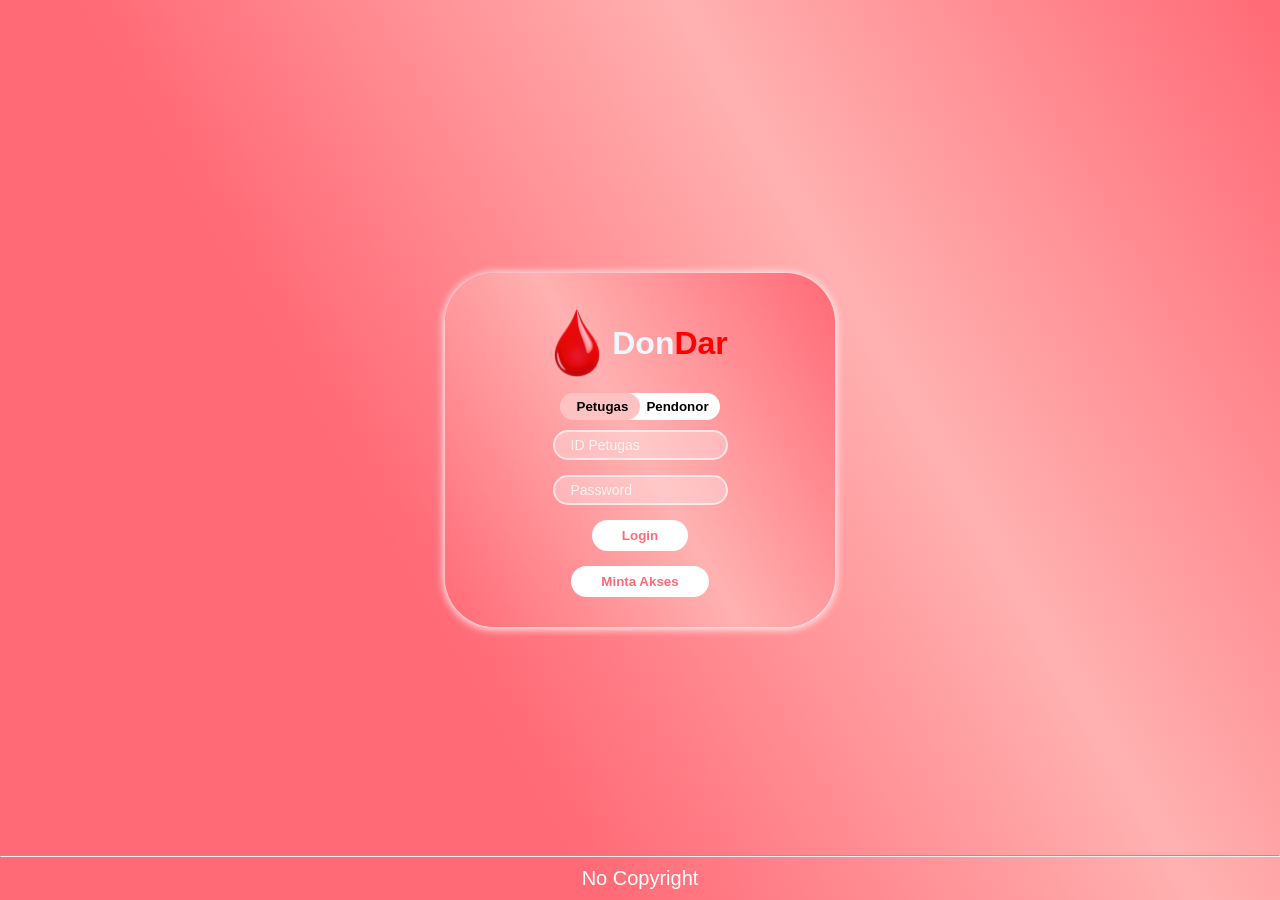
==== index.html @ ab3940f8 "Add files via upload" ====
<!DOCTYPE html>
<html lang="en">
<head>
    <meta charset="UTF-8">
    <meta name="viewport" content="width=device-width, initial-scale=1.0">
    <title>DonDar</title>
    <link rel="icon" href="">
    <link rel="stylesheet" href="assets/css/main.css">
</head>

<body>
    <div class="card-login">
        <div class="header-login">
            <img src="assets/images/logodondar.png" alt="logoDonDar">
            <h1>Don<highligh>Dar</highligh></h1>
        </div>
        <div class="toogle">
            <div class="slider"></div>
            <button onclick="setRole('petugas')">Petugas</button>
            <button onclick="setRole('pendonor')">Pendonor</button>
        </div>
        <!-- Form Petugas -->
        <div class="form-section" id="form-petugas">
            <div class="input-login">
                <input type="text" required placeholder=" ">
                <span>ID Petugas</span>
            </div>
            <div class="input-login">
                <input type="password" required placeholder=" ">
                <span>Password</span>
            </div>
            <button type="submit" class="submit" id="ginpetugas">Login</button>
            <button type="submit" class="submit" id="lupapw" onclick="window.location.href='/pages/auth/minta-akses.html'">Minta Akses</button>
        </div>

        <!-- Form Pendonor -->
        <div class="form-section hidden" id="form-pendonor">
            <div class="input-login">
                <input type="text" required placeholder=" ">
                <span>No.hp</span>
            </div>
            <div class="input-login">
                <input type="password" required placeholder=" ">
                <span>Password</span>
            </div>
            <button type="submit" class="submit" id="ginpendonor">Login</button>
            <div class="opsiloginpendonor">
                <p>Belum punya akun? Daftar dibawah.</p>
                <button type="submit" class="submit" id="daftar" onclick="window.location.href='/pages/auth/daftar.html'">Daftar Baru</button>
                <button type="submit" class="submit" id="lupapw" onclick="window.location.href='/pages/auth/lupapassword.html'">Lupa Password</button>
            </div>
        </div>
    </div>    

    <script src="assets/js/app.js"></script>
    <footer>
        <hr>
        No Copyright
    </footer>

</body>
</html>
---- assets/css/main.css ----
body{
    margin: 0;
    background:linear-gradient(60deg,rgb(255, 106, 118),rgb(255, 106, 118),rgb(255, 177, 177),rgb(255, 106, 118));
    min-height:100vh;
    display: flex;
    flex-direction: column;
    justify-content: center;
    align-items: center;
    font-family: Arial, Helvetica, sans-serif;
}

.card-login{
    display: flex;
    padding: 30px 20px;  /* tambah padding */
    gap: 10px;
    flex-direction: column;
    justify-content: center;
    align-items: center;
    width: 350px;
    height: auto;  /* ubah dari 200px ke auto */
    border-radius: 50px;
    box-shadow: 0 1px 8px 1px rgb(255, 255, 255);
    background: linear-gradient(60deg, rgb(255, 106, 118), rgb(255, 177, 177), rgb(255, 106, 118));
}
.header-login{
    display: flex;
    justify-content: center;
    align-items: center;
    gap: 10px;
}

.header-login img{
    width: 50px;
}

.header-login h1{
    color: aliceblue;
}

highligh{
    color: red;
}

.form-section {
    display: flex;
    flex-direction: column;
    align-items: center;
    gap: 15px;
    width: 100%;
    transition: all 0.4s ease;
    opacity: 1;
    transform: translateY(0);
}

.form-section.hidden {
    display: none;
    opacity: 0;
    transform: translateY(30px);
}

.form-section.slide-in {
    animation: slideUp 0.4s ease forwards;
}

@keyframes slideUp {
    from {
        opacity: 0;
        transform: translateY(30px);
    }
    to {
        opacity: 1;
        transform: translateY(0);
    }
}

.submit {
    border-radius: 50px;
    padding: 8px 30px;
    background: white;
    border: none;
    color: rgb(255, 106, 118);
    font-weight: bold;
    cursor: pointer;
    transition: 0.3s;
}

.submit:hover {
    background: rgb(255, 106, 118);
    color: white;
    border: 2px solid white;
}

.input-login{
    position: relative;
    width:50%;
}

.input-login input{
    width: 100%;
    border-radius: 50px;
    border: 2px solid rgba(255,255,255,0.6);
    padding: 5px 7px;
    font-size: 14px;
    background: rgba(255,255,255,0.3);
    outline: none;
    box-sizing: border-box;
    color: white;
    text-align: center;
}

.input-login input::placeholder {
    color: transparent;
}

.input-login span {
    position: absolute;
    left: 18px;
    top: 50%;
    transform: translateY(-50%);  /* center vertikal otomatis */
    color: rgba(255,255,255,0.8);
    font-size: 14px;
    pointer-events: none;
    transition: all 0.3s ease;
}

.input-login input:focus ~ span,
.input-login input:not(:placeholder-shown) ~ span {
    top: 0px;
    left: 14px;
    font-size: 9px;
    color: white;
    background: rgb(255, 106, 118);
    padding: 0 6px;
    border-radius: 10px;
}

.toogle{
    width: 150px;
    border-radius: 50PX;
    background: #ffffff;
    display: flex;
    position: relative;
    padding: 5px;
}

.slider{
    position: absolute;
    bottom: 0px;
    left: 0px;
    border-radius: 50px;
    width: 50%;
    height: 100%;
    background-color: rgba(255, 11, 11, 0.247);
    transition: 0.3s;
    
 
}

.toogle button{
    width: 100%;
    background-color: transparent;
    cursor: pointer;
    border: none;
    z-index: 1;
    font-weight: bold;
}

footer {
    position: fixed;
    bottom: 0;
    width: 100%;
    text-align: center;
    color: white;
    font-size: 20px;
    padding: 10px 0;
}
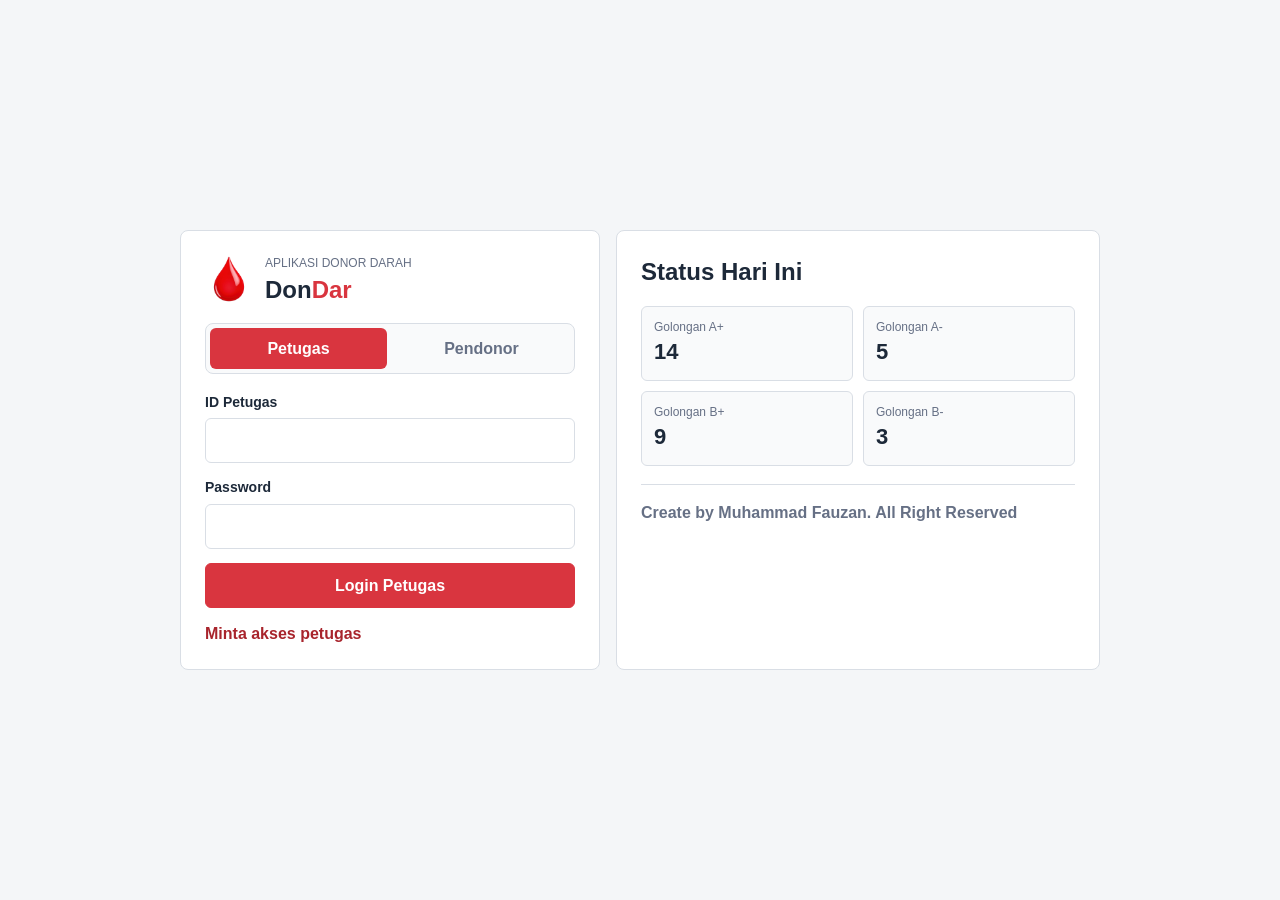
==== commit 63dfc573: "update" ====
--- a/index.html
+++ b/index.html
@@ -1,62 +1,69 @@
-<!DOCTYPE html>
-<html lang="en">
-<head>
-    <meta charset="UTF-8">
-    <meta name="viewport" content="width=device-width, initial-scale=1.0">
-    <title>DonDar</title>
-    <link rel="icon" href="">
-    <link rel="stylesheet" href="assets/css/main.css">
-</head>
-
-<body>
-    <div class="card-login">
-        <div class="header-login">
-            <img src="assets/images/logodondar.png" alt="logoDonDar">
-            <h1>Don<highligh>Dar</highligh></h1>
-        </div>
-        <div class="toogle">
-            <div class="slider"></div>
-            <button onclick="setRole('petugas')">Petugas</button>
-            <button onclick="setRole('pendonor')">Pendonor</button>
-        </div>
-        <!-- Form Petugas -->
-        <div class="form-section" id="form-petugas">
-            <div class="input-login">
-                <input type="text" required placeholder=" ">
-                <span>ID Petugas</span>
-            </div>
-            <div class="input-login">
-                <input type="password" required placeholder=" ">
-                <span>Password</span>
-            </div>
-            <button type="submit" class="submit" id="ginpetugas">Login</button>
-            <button type="submit" class="submit" id="lupapw" onclick="window.location.href='/pages/auth/minta-akses.html'">Minta Akses</button>
-        </div>
-
-        <!-- Form Pendonor -->
-        <div class="form-section hidden" id="form-pendonor">
-            <div class="input-login">
-                <input type="text" required placeholder=" ">
-                <span>No.hp</span>
-            </div>
-            <div class="input-login">
-                <input type="password" required placeholder=" ">
-                <span>Password</span>
-            </div>
-            <button type="submit" class="submit" id="ginpendonor">Login</button>
-            <div class="opsiloginpendonor">
-                <p>Belum punya akun? Daftar dibawah.</p>
-                <button type="submit" class="submit" id="daftar" onclick="window.location.href='/pages/auth/daftar.html'">Daftar Baru</button>
-                <button type="submit" class="submit" id="lupapw" onclick="window.location.href='/pages/auth/lupapassword.html'">Lupa Password</button>
-            </div>
-        </div>
-    </div>    
-
-    <script src="assets/js/app.js"></script>
-    <footer>
-        <hr>
-        No Copyright
-    </footer>
-
-</body>
-</html>
+<!DOCTYPE html>
+<html lang="id">
+<head>
+    <meta charset="UTF-8">
+    <meta name="viewport" content="width=device-width, initial-scale=1.0">
+    <title>Masuk - DonDar</title>
+    <link rel="icon" href="assets/images/logodondar.png">
+    <link rel="stylesheet" href="assets/css/main.css">
+    <script src="assets/js/core/database.js" defer></script>
+    <script src="assets/js/core/ui.js" defer></script>
+    <script src="assets/js/core/session.js" defer></script>
+    <script src="assets/js/pages/login.js" defer></script>
+</head>
+<body class="auth-page">
+    <main class="auth-layout">
+        <section class="auth-card" aria-labelledby="login-title">
+            <div class="brand">
+                <img src="assets/images/logodondar.png" alt="Logo DonDar">
+                <div>
+                    <p class="eyebrow">Aplikasi Donor Darah</p>
+                    <h1 id="login-title">Don<span>Dar</span></h1>
+                </div>
+            </div>
+
+            <div class="role-switch" aria-label="Pilih role login">
+                <button class="active" type="button" data-role="petugas">Petugas</button>
+                <button type="button" data-role="pendonor">Pendonor</button>
+            </div>
+
+            <form class="form-stack" id="form-petugas" novalidate>
+                <div class="field">
+                    <label for="id-petugas">ID Petugas</label>
+                    <input id="id-petugas" name="idPetugas" type="text" autocomplete="username">
+                </div>
+                <div class="field">
+                    <label for="password-petugas">Password</label>
+                    <input id="password-petugas" name="password" type="password" autocomplete="current-password">
+                </div>
+                <button class="btn primary" type="submit">Login Petugas</button>
+                <a class="text-link" href="pages/auth/minta-akses.html">Minta akses petugas</a>
+            </form>
+
+            <form class="form-stack" id="form-pendonor" hidden novalidate>
+                <div class="field">
+                    <label for="nohp-pendonor">No. HP</label>
+                    <input id="nohp-pendonor" name="nohp" type="tel" autocomplete="tel">
+                </div>
+                <div class="field">
+                    <label for="password-pendonor">Password</label>
+                    <input id="password-pendonor" name="password" type="password" autocomplete="current-password">
+                </div>
+                <button class="btn primary" type="submit">Login Pendonor</button>
+                <div class="link-row">
+                    <a class="text-link" href="pages/auth/daftar.html">Daftar baru</a>
+                    <a class="text-link" href="pages/auth/lupa-password.html">Lupa password</a>
+                </div>
+            </form>
+        </section>
+
+        <aside class="info-panel" aria-label="Informasi ringkas DonDar">
+            <h2>Status Hari Ini</h2>
+            <div class="summary-list" id="login-stock-list"></div>
+            <div class="simple-note">
+                <strong>Create by Muhammad Fauzan. All Right Reserved</strong>
+            </div>
+        </aside>
+    </main>
+</body>
+</html>
--- a/assets/css/main.css
+++ b/assets/css/main.css
@@ -1,176 +1,528 @@
-body{
-    margin: 0;
-    background:linear-gradient(60deg,rgb(255, 106, 118),rgb(255, 106, 118),rgb(255, 177, 177),rgb(255, 106, 118));
-    min-height:100vh;
-    display: flex;
-    flex-direction: column;
-    justify-content: center;
-    align-items: center;
-    font-family: Arial, Helvetica, sans-serif;
-}
-
-.card-login{
-    display: flex;
-    padding: 30px 20px;  /* tambah padding */
-    gap: 10px;
-    flex-direction: column;
-    justify-content: center;
-    align-items: center;
-    width: 350px;
-    height: auto;  /* ubah dari 200px ke auto */
-    border-radius: 50px;
-    box-shadow: 0 1px 8px 1px rgb(255, 255, 255);
-    background: linear-gradient(60deg, rgb(255, 106, 118), rgb(255, 177, 177), rgb(255, 106, 118));
-}
-.header-login{
-    display: flex;
-    justify-content: center;
-    align-items: center;
-    gap: 10px;
-}
-
-.header-login img{
-    width: 50px;
-}
-
-.header-login h1{
-    color: aliceblue;
-}
-
-highligh{
-    color: red;
-}
-
-.form-section {
-    display: flex;
-    flex-direction: column;
-    align-items: center;
-    gap: 15px;
-    width: 100%;
-    transition: all 0.4s ease;
-    opacity: 1;
-    transform: translateY(0);
-}
-
-.form-section.hidden {
-    display: none;
-    opacity: 0;
-    transform: translateY(30px);
-}
-
-.form-section.slide-in {
-    animation: slideUp 0.4s ease forwards;
-}
-
-@keyframes slideUp {
-    from {
-        opacity: 0;
-        transform: translateY(30px);
-    }
-    to {
-        opacity: 1;
-        transform: translateY(0);
-    }
-}
-
-.submit {
-    border-radius: 50px;
-    padding: 8px 30px;
-    background: white;
-    border: none;
-    color: rgb(255, 106, 118);
-    font-weight: bold;
-    cursor: pointer;
-    transition: 0.3s;
-}
-
-.submit:hover {
-    background: rgb(255, 106, 118);
-    color: white;
-    border: 2px solid white;
-}
-
-.input-login{
-    position: relative;
-    width:50%;
-}
-
-.input-login input{
-    width: 100%;
-    border-radius: 50px;
-    border: 2px solid rgba(255,255,255,0.6);
-    padding: 5px 7px;
-    font-size: 14px;
-    background: rgba(255,255,255,0.3);
-    outline: none;
-    box-sizing: border-box;
-    color: white;
-    text-align: center;
-}
-
-.input-login input::placeholder {
-    color: transparent;
-}
-
-.input-login span {
-    position: absolute;
-    left: 18px;
-    top: 50%;
-    transform: translateY(-50%);  /* center vertikal otomatis */
-    color: rgba(255,255,255,0.8);
-    font-size: 14px;
-    pointer-events: none;
-    transition: all 0.3s ease;
-}
-
-.input-login input:focus ~ span,
-.input-login input:not(:placeholder-shown) ~ span {
-    top: 0px;
-    left: 14px;
-    font-size: 9px;
-    color: white;
-    background: rgb(255, 106, 118);
-    padding: 0 6px;
-    border-radius: 10px;
-}
-
-.toogle{
-    width: 150px;
-    border-radius: 50PX;
-    background: #ffffff;
-    display: flex;
-    position: relative;
-    padding: 5px;
-}
-
-.slider{
-    position: absolute;
-    bottom: 0px;
-    left: 0px;
-    border-radius: 50px;
-    width: 50%;
-    height: 100%;
-    background-color: rgba(255, 11, 11, 0.247);
-    transition: 0.3s;
-    
- 
-}
-
-.toogle button{
-    width: 100%;
-    background-color: transparent;
-    cursor: pointer;
-    border: none;
-    z-index: 1;
-    font-weight: bold;
-}
-
-footer {
-    position: fixed;
-    bottom: 0;
-    width: 100%;
-    text-align: center;
-    color: white;
-    font-size: 20px;
-    padding: 10px 0;
-}
+:root {
+    --bg: #f4f6f8;
+    --surface: #ffffff;
+    --surface-soft: #f9fafb;
+    --line: #d9dee5;
+    --text: #1d2939;
+    --muted: #667085;
+    --red: #d9353f;
+    --red-dark: #a8242c;
+    --green: #21845b;
+    --yellow: #8a6a00;
+    --blue: #1d5f99;
+}
+
+* {
+    box-sizing: border-box;
+}
+
+body {
+    margin: 0;
+    background: var(--bg);
+    color: var(--text);
+    font-family: Arial, Helvetica, sans-serif;
+    line-height: 1.45;
+}
+
+button,
+input,
+select,
+textarea {
+    font: inherit;
+}
+
+button {
+    cursor: pointer;
+}
+
+[hidden] {
+    display: none !important;
+}
+
+.auth-page {
+    min-height: 100vh;
+    display: grid;
+    place-items: center;
+    padding: 24px;
+}
+
+.auth-layout {
+    width: min(920px, 100%);
+    display: grid;
+    grid-template-columns: minmax(320px, 420px) 1fr;
+    gap: 16px;
+    align-items: stretch;
+}
+
+.auth-card,
+.info-panel,
+.panel,
+.stat-box {
+    background: var(--surface);
+    border: 1px solid var(--line);
+    border-radius: 8px;
+}
+
+.auth-card {
+    padding: 24px;
+}
+
+.brand {
+    display: flex;
+    align-items: center;
+    gap: 12px;
+    margin-bottom: 20px;
+}
+
+.brand img {
+    width: 48px;
+    height: 48px;
+    object-fit: contain;
+}
+
+.brand.small {
+    margin: 0;
+}
+
+.brand.small img {
+    width: 36px;
+    height: 36px;
+}
+
+.brand h1,
+.brand h2 {
+    margin: 0;
+    line-height: 1.05;
+}
+
+.brand span {
+    color: var(--red);
+}
+
+.eyebrow {
+    margin: 0 0 4px;
+    color: var(--muted);
+    font-size: 12px;
+    text-transform: uppercase;
+    letter-spacing: 0;
+}
+
+.role-switch {
+    display: grid;
+    grid-template-columns: 1fr 1fr;
+    gap: 6px;
+    padding: 4px;
+    margin-bottom: 18px;
+    background: var(--surface-soft);
+    border: 1px solid var(--line);
+    border-radius: 8px;
+}
+
+.role-switch button {
+    border: 0;
+    border-radius: 6px;
+    padding: 9px 10px;
+    background: transparent;
+    color: var(--muted);
+    font-weight: 700;
+}
+
+.role-switch button.active {
+    background: var(--red);
+    color: #ffffff;
+}
+
+.form-stack {
+    display: grid;
+    gap: 14px;
+}
+
+.field {
+    display: grid;
+    gap: 6px;
+}
+
+.field label {
+    color: var(--text);
+    font-size: 14px;
+    font-weight: 700;
+}
+
+.field input,
+.field select,
+.field textarea {
+    width: 100%;
+    border: 1px solid var(--line);
+    border-radius: 6px;
+    padding: 10px 11px;
+    background: #ffffff;
+    color: var(--text);
+}
+
+.field textarea {
+    min-height: 82px;
+    resize: vertical;
+}
+
+.field input:focus,
+.field select:focus,
+.field textarea:focus {
+    border-color: var(--red);
+    outline: 2px solid rgba(217, 53, 63, 0.16);
+}
+
+.btn {
+    display: inline-flex;
+    align-items: center;
+    justify-content: center;
+    gap: 8px;
+    border: 1px solid var(--line);
+    border-radius: 6px;
+    padding: 10px 14px;
+    background: #ffffff;
+    color: var(--text);
+    font-weight: 700;
+    text-decoration: none;
+}
+
+.btn.primary {
+    border-color: var(--red);
+    background: var(--red);
+    color: #ffffff;
+}
+
+.btn.primary:hover {
+    background: var(--red-dark);
+}
+
+.btn.ghost {
+    background: var(--surface-soft);
+}
+
+.btn.small,
+.icon-btn {
+    min-height: 32px;
+    padding: 6px 10px;
+    font-size: 13px;
+}
+
+.icon-btn {
+    min-width: 32px;
+}
+
+.btn.danger {
+    border-color: #f3b5ba;
+    color: var(--red-dark);
+}
+
+.text-link {
+    color: var(--red-dark);
+    font-weight: 700;
+    text-decoration: none;
+}
+
+.text-link:hover {
+    text-decoration: underline;
+}
+
+.link-row {
+    display: flex;
+    gap: 14px;
+    flex-wrap: wrap;
+}
+
+.info-panel {
+    padding: 24px;
+}
+
+.info-panel h2,
+.panel h2,
+.panel h3 {
+    margin: 0;
+}
+
+.summary-list {
+    display: grid;
+    grid-template-columns: repeat(2, minmax(0, 1fr));
+    gap: 10px;
+    margin-top: 16px;
+}
+
+.summary-item {
+    padding: 12px;
+    border: 1px solid var(--line);
+    border-radius: 6px;
+    background: var(--surface-soft);
+}
+
+.summary-item span {
+    display: block;
+    color: var(--muted);
+    font-size: 12px;
+}
+
+.summary-item strong {
+    font-size: 22px;
+}
+
+.simple-note {
+    margin-top: 18px;
+    padding-top: 16px;
+    border-top: 1px solid var(--line);
+    color: var(--muted);
+}
+
+.simple-note p {
+    margin: 4px 0;
+}
+
+.app-page {
+    min-height: 100vh;
+}
+
+.app-header {
+    position: sticky;
+    top: 0;
+    z-index: 5;
+    display: flex;
+    justify-content: space-between;
+    align-items: center;
+    gap: 16px;
+    padding: 14px 28px;
+    background: var(--surface);
+    border-bottom: 1px solid var(--line);
+}
+
+.header-actions {
+    display: flex;
+    align-items: center;
+    gap: 10px;
+    color: var(--muted);
+}
+
+.dashboard-layout {
+    width: min(1180px, 100%);
+    margin: 0 auto;
+    padding: 24px;
+    display: grid;
+    gap: 18px;
+}
+
+.stats-row {
+    display: grid;
+    grid-template-columns: repeat(4, minmax(0, 1fr));
+    gap: 12px;
+}
+
+.stat-box {
+    padding: 16px;
+}
+
+.stat-box span {
+    display: block;
+    color: var(--muted);
+    font-size: 13px;
+}
+
+.stat-box strong {
+    display: block;
+    margin-top: 4px;
+    font-size: 28px;
+}
+
+.dashboard-grid {
+    display: grid;
+    grid-template-columns: 1.2fr 0.8fr;
+    gap: 18px;
+    align-items: start;
+}
+
+.panel {
+    padding: 18px;
+    overflow: hidden;
+}
+
+.panel + .panel {
+    margin-top: 18px;
+}
+
+.panel-heading {
+    display: flex;
+    justify-content: space-between;
+    gap: 16px;
+    align-items: start;
+    margin-bottom: 14px;
+}
+
+.muted {
+    color: var(--muted);
+}
+
+.table-wrap {
+    width: 100%;
+    overflow-x: auto;
+}
+
+table {
+    width: 100%;
+    border-collapse: collapse;
+    min-width: 620px;
+}
+
+th,
+td {
+    padding: 10px;
+    border-bottom: 1px solid var(--line);
+    text-align: left;
+    vertical-align: top;
+}
+
+th {
+    background: var(--surface-soft);
+    color: var(--muted);
+    font-size: 13px;
+}
+
+tr:last-child td {
+    border-bottom: 0;
+}
+
+.actions {
+    display: flex;
+    flex-wrap: wrap;
+    gap: 6px;
+}
+
+.inline-form {
+    display: grid;
+    grid-template-columns: repeat(3, minmax(0, 1fr)) auto;
+    gap: 10px;
+}
+
+.badge {
+    display: inline-flex;
+    align-items: center;
+    border-radius: 6px;
+    padding: 4px 8px;
+    font-size: 12px;
+    font-weight: 700;
+    background: var(--surface-soft);
+    color: var(--muted);
+}
+
+.badge.ok {
+    background: #e7f6ee;
+    color: var(--green);
+}
+
+.badge.warn {
+    background: #fff6d6;
+    color: var(--yellow);
+}
+
+.badge.danger {
+    background: #fde8ea;
+    color: var(--red-dark);
+}
+
+.message {
+    padding: 10px 12px;
+    border-radius: 6px;
+    font-size: 14px;
+}
+
+.message.error {
+    background: #fde8ea;
+    color: var(--red-dark);
+    border: 1px solid #f3b5ba;
+}
+
+.message.success {
+    background: #e7f6ee;
+    color: var(--green);
+    border: 1px solid #a9dcc4;
+}
+
+.message.info {
+    background: #e8f2fb;
+    color: var(--blue);
+    border: 1px solid #bad6ee;
+}
+
+.empty-state {
+    padding: 16px;
+    border: 1px dashed var(--line);
+    border-radius: 6px;
+    color: var(--muted);
+    background: var(--surface-soft);
+}
+
+.check-list {
+    display: grid;
+    gap: 8px;
+    padding: 0;
+    margin: 0;
+    list-style: none;
+}
+
+.check-list li {
+    padding: 10px;
+    border: 1px solid var(--line);
+    border-radius: 6px;
+    background: var(--surface-soft);
+}
+
+.two-column-form {
+    display: grid;
+    grid-template-columns: repeat(2, minmax(0, 1fr));
+    gap: 14px;
+}
+
+.two-column-form .full {
+    grid-column: 1 / -1;
+}
+
+@media (max-width: 880px) {
+    .auth-layout,
+    .dashboard-grid,
+    .stats-row {
+        grid-template-columns: 1fr;
+    }
+
+    .inline-form,
+    .two-column-form {
+        grid-template-columns: 1fr;
+    }
+
+    .app-header {
+        position: static;
+        align-items: flex-start;
+        flex-direction: column;
+        padding: 16px;
+    }
+
+    .dashboard-layout {
+        padding: 16px;
+    }
+}
+
+@media (max-width: 520px) {
+    .auth-page {
+        padding: 12px;
+    }
+
+    .auth-card,
+    .info-panel,
+    .panel {
+        padding: 16px;
+    }
+
+    .summary-list {
+        grid-template-columns: 1fr;
+    }
+
+    .header-actions {
+        width: 100%;
+        justify-content: space-between;
+    }
+}
